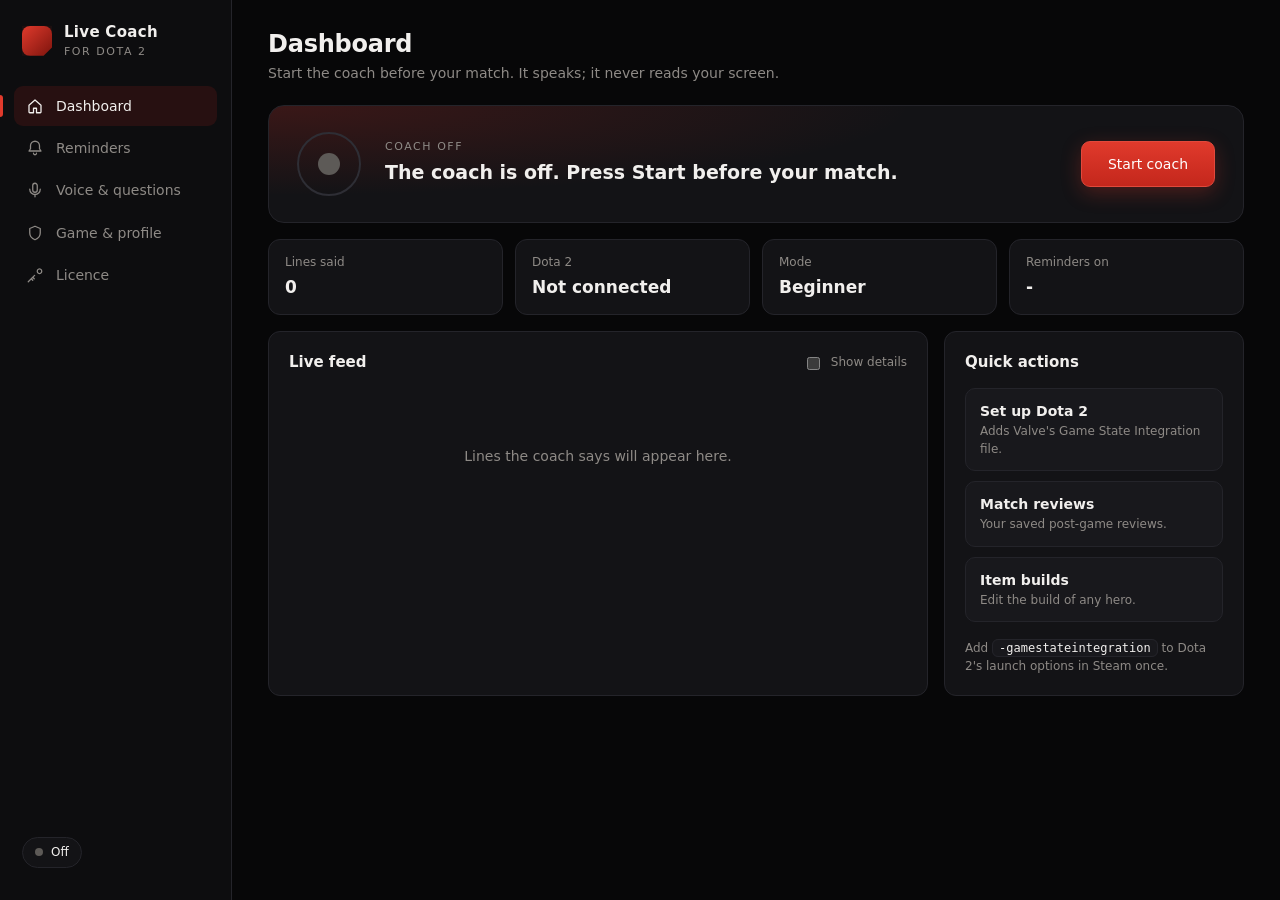
==== coach/ui/index.html @ bfd11796 "Merge pull request #94 from castienec-star/claude/project-thread-y0dv7m Professional app window: das" ====
<!doctype html>
<html lang="en">
<head>
<meta charset="utf-8">
<meta name="viewport" content="width=device-width, initial-scale=1">
<title>Dota 2 Live Coach</title>
<link rel="stylesheet" href="app.css">
</head>
<body>
<div class="shell">
  <aside class="side">
    <div class="brand">
      <span class="mark" aria-hidden="true"></span>
      <div><div class="brand-name">Live Coach</div><div class="brand-sub">for Dota 2</div></div>
    </div>
    <nav>
      <button class="nav active" data-page="home"><svg viewBox="0 0 24 24"><path d="M4 11l8-7 8 7v9a1 1 0 0 1-1 1h-5v-6h-4v6H5a1 1 0 0 1-1-1z"/></svg>Dashboard</button>
      <button class="nav" data-page="reminders"><svg viewBox="0 0 24 24"><path d="M12 3a6 6 0 0 0-6 6v4l-2 3h16l-2-3V9a6 6 0 0 0-6-6zM10 19a2 2 0 0 0 4 0"/></svg>Reminders</button>
      <button class="nav" data-page="voice"><svg viewBox="0 0 24 24"><path d="M12 3a3 3 0 0 0-3 3v6a3 3 0 0 0 6 0V6a3 3 0 0 0-3-3zM5 11a7 7 0 0 0 14 0M12 18v3"/></svg>Voice &amp; questions</button>
      <button class="nav" data-page="game"><svg viewBox="0 0 24 24"><path d="M12 3l7 3v6c0 4.5-3 7.5-7 9-4-1.5-7-4.5-7-9V6z"/></svg>Game &amp; profile</button>
      <button class="nav" data-page="account"><svg viewBox="0 0 24 24"><path d="M15 7a3 3 0 1 1 0 .01M3 21l8.5-8.5M7 17l2 2M9 15l2 2"/></svg>Licence</button>
    </nav>
    <div class="side-foot">
      <div class="pill" id="side-pill"><span class="dot"></span><span id="side-state">Off</span></div>
      <div class="muted small" id="side-version"></div>
    </div>
  </aside>

  <main>
    <!-- Dashboard -->
    <section class="page active" id="page-home">
      <header class="page-head">
        <div><h1>Dashboard</h1><p class="muted">Start the coach before your match. It speaks; it never reads your screen.</p></div>
      </header>
      <div class="hero-card">
        <div class="ring" id="ring"><span></span></div>
        <div class="hero-text">
          <div class="eyebrow" id="state-eyebrow">Coach off</div>
          <div class="headline" id="headline">The coach is off. Press Start before your match.</div>
          <div class="muted" id="detail"></div>
        </div>
        <button class="btn primary big" id="go">Start coach</button>
      </div>
      <div class="tiles">
        <div class="tile"><div class="tile-label">Lines said</div><div class="tile-value" id="t-lines">0</div></div>
        <div class="tile"><div class="tile-label">Dota 2</div><div class="tile-value" id="t-dota">Not connected</div></div>
        <div class="tile"><div class="tile-label">Mode</div><div class="tile-value" id="t-mode">Beginner</div></div>
        <div class="tile"><div class="tile-label">Reminders on</div><div class="tile-value" id="t-on">-</div></div>
      </div>
      <div class="grid2">
        <div class="card feed-card">
          <div class="card-head"><h2>Live feed</h2>
            <label class="check small"><input type="checkbox" id="details"><span>Show details</span></label></div>
          <ol class="feed" id="feed"><li class="empty">Lines the coach says will appear here.</li></ol>
        </div>
        <div class="card actions">
          <h2>Quick actions</h2>
          <button class="action" id="a-setup"><b>Set up Dota 2</b><span>Adds Valve's Game State Integration file.</span></button>
          <button class="action" id="a-reviews"><b>Match reviews</b><span>Your saved post-game reviews.</span></button>
          <button class="action" id="a-builds"><b>Item builds</b><span>Edit the build of any hero.</span></button>
          <div class="note">Add <code>-gamestateintegration</code> to Dota 2's launch options in Steam once.</div>
        </div>
      </div>
    </section>

    <!-- Reminders -->
    <section class="page" id="page-reminders">
      <header class="page-head">
        <div><h1>Reminders</h1><p class="muted">Choose exactly what the coach tells you, and when.</p></div>
        <div class="seg" id="mode">
          <button data-mode="beginner">Beginner</button><button data-mode="experienced">Experienced</button>
        </div>
      </header>
      <div class="toolbar">
        <input class="search" id="search" type="search" placeholder="Search reminders">
        <span class="muted small" id="count"></span>
        <span class="spacer"></span>
        <button class="btn ghost small" id="all-on">All on</button>
        <button class="btn ghost small" id="all-off">All off</button>
        <button class="btn ghost small" id="reset">Reset to defaults</button>
      </div>
      <div id="groups"></div>
    </section>

    <section class="page" id="page-voice">
      <header class="page-head"><div><h1>Voice &amp; questions</h1><p class="muted">How the coach sounds, and what you can ask it.</p></div></header>
      <div id="general-voice"></div>
    </section>

    <section class="page" id="page-game">
      <header class="page-head"><div><h1>Game &amp; profile</h1><p class="muted">The pre-game briefing and what the coach knows about you.</p></div></header>
      <div id="general-game"></div>
    </section>

    <section class="page" id="page-account">
      <header class="page-head"><div><h1>Licence</h1><p class="muted">Your subscription unlocks the coach on this PC.</p></div></header>
      <div class="card narrow">
        <div id="lic-state" class="lic-state"></div>
        <label class="field-label" for="lic-key">Licence key</label>
        <div class="row"><input id="lic-key" class="input grow" placeholder="XXXXXXXX-XXXX-XXXX-XXXX-XXXXXXXXXXXX">
          <button class="btn primary" id="lic-go">Activate</button></div>
        <div class="muted small" id="lic-msg">The key is in the receipt email from your purchase.</div>
        <button class="btn link" id="lic-buy">Get a subscription: $2.50 a month or $25 a year</button>
      </div>
    </section>

    <div class="savebar" id="savebar">
      <span id="save-msg">You have unsaved changes.</span>
      <span class="spacer"></span>
      <button class="btn ghost" id="discard">Discard</button>
      <button class="btn primary" id="save">Save changes</button>
    </div>
  </main>
</div>

<div class="gate" id="gate" hidden>
  <div class="gate-card">
    <span class="mark big" aria-hidden="true"></span>
    <h1>Welcome to Live Coach</h1>
    <p class="muted" id="gate-msg">Enter your licence key to start.</p>
    <input id="gate-key" class="input" placeholder="Licence key from your receipt email">
    <button class="btn primary big" id="gate-go">Unlock the coach</button>
    <button class="btn link" id="gate-buy">No key yet? Subscribe for $2.50 a month</button>
  </div>
</div>
<div class="toast" id="toast"></div>
<script src="app.js"></script>
</body>
</html>
---- coach/ui/app.css ----
/* Black with a deep red accent (Castien, 2026-11-06). Colours only: no Valve
   logo or artwork. Fonts are Windows' own, so nothing loads from the web. */
:root {
  --bg: #070708;
  --side: #0d0d0f;
  --card: #131316;
  --card-2: #18181c;
  --line: #24242a;
  --line-2: #2e2e35;
  --text: #f1efed;
  --muted: #8e8a86;
  --faint: #5d5a57;
  --red: #c4271c;
  --red-hi: #e03a2c;
  --red-glow: rgba(224, 58, 44, .28);
  --red-soft: rgba(196, 39, 28, .14);
  --green: #3ecf8e;
  --amber: #f0b44c;
  --radius: 12px;
  color-scheme: dark;
}
* { box-sizing: border-box; }
[hidden] { display: none !important; }
html, body { height: 100%; margin: 0; }
body {
  background: var(--bg); color: var(--text);
  font: 14px/1.45 "Segoe UI Variable Text", "Segoe UI", system-ui, -apple-system, sans-serif;
  -webkit-font-smoothing: antialiased; overflow: hidden; user-select: none;
}
h1 { font: 600 24px/1.2 "Segoe UI Variable Display", "Segoe UI", system-ui, sans-serif; margin: 0 0 4px; letter-spacing: -.01em; }
h2 { font-size: 15px; font-weight: 600; margin: 0; }
p { margin: 0; }
code { background: var(--card-2); border: 1px solid var(--line); padding: 1px 6px; border-radius: 6px; font-size: 12px; color: var(--text); }
.muted { color: var(--muted); }
.small { font-size: 12px; }
.spacer { flex: 1; }
.row { display: flex; gap: 10px; align-items: center; }
.grow { flex: 1; }

.shell { display: grid; grid-template-columns: 232px 1fr; height: 100vh; }
.side { background: var(--side); border-right: 1px solid var(--line); display: flex; flex-direction: column; padding: 22px 14px; }
.brand { display: flex; gap: 12px; align-items: center; padding: 0 8px 26px; }
.mark { width: 30px; height: 30px; border-radius: 8px; flex: none;
  background: linear-gradient(135deg, var(--red-hi), #7d140d); box-shadow: 0 0 22px var(--red-glow);
  clip-path: polygon(0 0, 100% 0, 100% 72%, 72% 100%, 0 100%); }
.mark.big { width: 56px; height: 56px; border-radius: 14px; margin-bottom: 18px; }
.brand-name { font-weight: 700; letter-spacing: .02em; font-size: 15px; }
.brand-sub { color: var(--muted); font-size: 11px; letter-spacing: .14em; text-transform: uppercase; }
nav { display: flex; flex-direction: column; gap: 2px; }
.nav { display: flex; align-items: center; gap: 12px; background: none; border: 0; color: var(--muted);
  font: inherit; text-align: left; padding: 10px 12px; border-radius: 9px; cursor: pointer; position: relative; }
.nav svg { width: 18px; height: 18px; fill: none; stroke: currentColor; stroke-width: 1.7; stroke-linecap: round; stroke-linejoin: round; }
.nav:hover { color: var(--text); background: var(--card); }
.nav.active { color: var(--text); background: var(--red-soft); }
.nav.active::before { content: ""; position: absolute; left: -14px; top: 9px; bottom: 9px; width: 3px; border-radius: 0 3px 3px 0; background: var(--red-hi); }
.side-foot { margin-top: auto; padding: 0 8px; display: flex; flex-direction: column; gap: 10px; }
.pill { display: inline-flex; align-items: center; gap: 8px; padding: 6px 12px; border-radius: 99px; background: var(--card); border: 1px solid var(--line); font-size: 12px; width: fit-content; }
.dot { width: 8px; height: 8px; border-radius: 50%; background: var(--faint); }
.pill.on .dot { background: var(--amber); }
.pill.live .dot { background: var(--green); box-shadow: 0 0 8px var(--green); }

main { overflow-y: auto; position: relative; padding: 30px 36px 96px; }
main::-webkit-scrollbar { width: 10px; }
main::-webkit-scrollbar-thumb { background: var(--line-2); border-radius: 10px; border: 3px solid var(--bg); }
.page { display: none; max-width: 1080px; animation: in .18s ease-out; }
.page.active { display: block; }
@keyframes in { from { opacity: 0; transform: translateY(4px); } }
.page-head { display: flex; align-items: flex-end; justify-content: space-between; gap: 20px; margin-bottom: 22px; }

.card { background: var(--card); border: 1px solid var(--line); border-radius: var(--radius); padding: 20px; }
.card-head { display: flex; justify-content: space-between; align-items: center; margin-bottom: 12px; }
.card.narrow { max-width: 560px; display: flex; flex-direction: column; gap: 12px; }

.hero-card { display: flex; align-items: center; gap: 24px; padding: 26px 28px; border-radius: 16px; margin-bottom: 16px;
  border: 1px solid var(--line);
  background: radial-gradient(120% 140% at 0% 0%, rgba(196, 39, 28, .22), transparent 55%), var(--card); }
.ring { width: 64px; height: 64px; border-radius: 50%; border: 2px solid var(--line-2); display: grid; place-items: center; flex: none; }
.ring span { width: 22px; height: 22px; border-radius: 50%; background: var(--faint); transition: background .3s; }
.ring.on { border-color: rgba(240, 180, 76, .5); }
.ring.on span { background: var(--amber); animation: pulse 1.6s infinite; }
.ring.live { border-color: rgba(62, 207, 142, .5); box-shadow: 0 0 30px rgba(62, 207, 142, .15); }
.ring.live span { background: var(--green); }
@keyframes pulse { 50% { opacity: .35; } }
.hero-text { flex: 1; min-width: 0; }
.eyebrow { font-size: 11px; letter-spacing: .14em; text-transform: uppercase; color: var(--muted); margin-bottom: 4px; }
.headline { font-size: 19px; font-weight: 600; margin-bottom: 2px; }

.btn { font: 600 13px/1 inherit; font-family: inherit; border-radius: 9px; padding: 10px 16px; cursor: pointer; border: 1px solid var(--line-2); background: var(--card-2); color: var(--text); transition: background .15s, border-color .15s, box-shadow .15s; }
.btn:hover { background: #202026; border-color: #3a3a43; }
.btn.primary { background: linear-gradient(180deg, var(--red-hi), var(--red)); border-color: #e2493c; color: #fff; box-shadow: 0 6px 20px var(--red-glow); }
.btn.primary:hover { background: linear-gradient(180deg, #ef4a3b, #d22e21); }
.btn.big { padding: 14px 26px; font-size: 14px; }
.btn.ghost { background: transparent; }
.btn.small { padding: 7px 12px; font-size: 12px; }
.btn.link { background: none; border: 0; color: var(--red-hi); padding: 4px 0; text-align: left; box-shadow: none; }
.btn.link:hover { text-decoration: underline; background: none; }
.btn.stop { background: var(--card-2); border-color: var(--line-2); box-shadow: none; color: var(--text); }

.tiles { display: grid; grid-template-columns: repeat(4, 1fr); gap: 12px; margin-bottom: 16px; }
.tile { background: var(--card); border: 1px solid var(--line); border-radius: var(--radius); padding: 14px 16px; }
.tile-label { color: var(--muted); font-size: 12px; margin-bottom: 4px; }
.tile-value { font-size: 17px; font-weight: 600; white-space: nowrap; overflow: hidden; text-overflow: ellipsis; }
.grid2 { display: grid; grid-template-columns: 1fr 300px; gap: 16px; }
.feed { list-style: none; margin: 0; padding: 0; max-height: 330px; min-height: 240px; overflow-y: auto; user-select: text; }
.feed li { display: flex; gap: 12px; padding: 9px 4px; border-bottom: 1px solid var(--line); align-items: baseline; }
.feed li:last-child { border-bottom: 0; }
.feed .t { color: var(--faint); font-variant-numeric: tabular-nums; font-size: 12px; flex: none; width: 58px; }
.feed .k { flex: none; font-size: 10px; letter-spacing: .1em; text-transform: uppercase; padding: 2px 7px; border-radius: 5px; background: var(--card-2); color: var(--muted); }
.feed .said .k { background: var(--red-soft); color: #ff8a7f; }
.feed .connected .k { background: rgba(62, 207, 142, .12); color: var(--green); }
.feed .problem .k { background: rgba(240, 180, 76, .12); color: var(--amber); }
.feed .problem .x { color: var(--amber); }
.feed .skipped .x, .feed .log .x, .feed .version .x { color: var(--muted); }
.feed .empty { color: var(--muted); justify-content: center; padding: 60px 0; border: 0; }
.actions { display: flex; flex-direction: column; gap: 10px; }
.actions h2 { margin-bottom: 4px; }
.action { text-align: left; background: var(--card-2); border: 1px solid var(--line); border-radius: 10px; padding: 12px 14px; color: var(--text); font: inherit; cursor: pointer; display: flex; flex-direction: column; gap: 2px; }
.action:hover { border-color: var(--red); }
.action span { color: var(--muted); font-size: 12px; }
.note { color: var(--muted); font-size: 12px; margin-top: auto; padding-top: 8px; }

.seg { display: inline-flex; background: var(--card); border: 1px solid var(--line); border-radius: 10px; padding: 3px; }
.seg button { background: none; border: 0; color: var(--muted); font: 600 13px inherit; font-family: inherit; padding: 8px 16px; border-radius: 7px; cursor: pointer; }
.seg button.active { background: var(--red); color: #fff; }
.toolbar { display: flex; align-items: center; gap: 10px; margin-bottom: 18px; }
.search, .input, select.input { background: var(--card); border: 1px solid var(--line-2); border-radius: 9px; color: var(--text); font: inherit; padding: 9px 12px; outline: none; }
.search { width: 260px; }
.search:focus, .input:focus { border-color: var(--red-hi); box-shadow: 0 0 0 3px var(--red-soft); }

.group { margin-bottom: 22px; }
.group-head { display: flex; align-items: baseline; gap: 10px; margin: 0 0 10px 2px; }
.group-head h2 { font-size: 13px; letter-spacing: .12em; text-transform: uppercase; color: var(--muted); }
.list { background: var(--card); border: 1px solid var(--line); border-radius: var(--radius); overflow: hidden; }
.item { border-bottom: 1px solid var(--line); }
.item:last-child { border-bottom: 0; }
.item-main { display: flex; align-items: center; gap: 14px; padding: 14px 16px; }
.item-text { flex: 1; min-width: 0; }
.item-title { font-weight: 600; display: flex; align-items: center; gap: 8px; }
.badge { font-size: 10px; letter-spacing: .08em; text-transform: uppercase; padding: 2px 6px; border-radius: 5px; color: #ff8a7f; background: var(--red-soft); font-weight: 600; }
.item-help { color: var(--muted); font-size: 12.5px; }
.more { background: none; border: 1px solid transparent; color: var(--muted); border-radius: 8px; padding: 6px 10px; cursor: pointer; font: 12px inherit; font-family: inherit; display: flex; gap: 6px; align-items: center; }
.more:hover { color: var(--text); border-color: var(--line-2); }
.more svg { width: 12px; height: 12px; transition: transform .2s; stroke: currentColor; fill: none; stroke-width: 2; }
.item.open .more svg { transform: rotate(180deg); }
.fields { display: none; grid-template-columns: repeat(auto-fill, minmax(230px, 1fr)); gap: 12px 18px; padding: 4px 16px 18px 70px; }
.item.open .fields { display: grid; }
.item.off .fields { opacity: .45; pointer-events: none; }
.item.off .item-title { color: var(--muted); }
.field { display: flex; flex-direction: column; gap: 5px; }
.field-label { font-size: 12px; color: var(--muted); }
.unit { position: relative; display: flex; }
.unit .input { width: 100%; padding-right: 54px; }
.unit em { position: absolute; right: 12px; top: 50%; transform: translateY(-50%); font-style: normal; color: var(--faint); font-size: 12px; pointer-events: none; }
.field .hint { font-size: 11.5px; color: var(--faint); }
.field.bad .input { border-color: var(--amber); }

.switch { position: relative; width: 42px; height: 24px; flex: none; }
.switch input { opacity: 0; width: 100%; height: 100%; margin: 0; cursor: pointer; position: absolute; z-index: 1; }
.switch span { position: absolute; inset: 0; border-radius: 99px; background: var(--line-2); transition: background .2s; }
.switch span::after { content: ""; position: absolute; left: 3px; top: 3px; width: 18px; height: 18px; border-radius: 50%; background: #d9d6d2; transition: transform .2s; }
.switch input:checked + span { background: var(--red); }
.switch input:checked + span::after { transform: translateX(18px); background: #fff; }
.switch input:focus-visible + span { box-shadow: 0 0 0 3px var(--red-soft); }

.settings-list .item-main { padding: 16px; }
.settings-list .control { width: 280px; flex: none; display: flex; gap: 8px; }
.settings-list .control .input, .settings-list .control select { width: 100%; }
select.input { appearance: none; background-image: linear-gradient(45deg, transparent 50%, var(--muted) 50%), linear-gradient(135deg, var(--muted) 50%, transparent 50%); background-position: calc(100% - 17px) 50%, calc(100% - 12px) 50%; background-size: 5px 5px; background-repeat: no-repeat; padding-right: 32px; }
.check { display: inline-flex; gap: 8px; align-items: center; color: var(--muted); cursor: pointer; }
.check input { accent-color: var(--red); }

.lic-state { display: flex; align-items: center; gap: 10px; padding: 12px 14px; border-radius: 10px; background: var(--card-2); border: 1px solid var(--line); }

.savebar { position: fixed; left: 232px; right: 0; bottom: 0; display: flex; align-items: center; gap: 10px;
  padding: 14px 36px; background: rgba(13, 13, 15, .92); backdrop-filter: blur(10px); border-top: 1px solid var(--line);
  transform: translateY(100%); transition: transform .2s ease; }
.savebar.show { transform: none; }
.savebar.error #save-msg { color: var(--amber); }

.gate { position: fixed; inset: 0; background: radial-gradient(80% 70% at 50% 0%, rgba(196, 39, 28, .25), transparent 60%), var(--bg); display: grid; place-items: center; z-index: 10; }
.gate-card { width: 420px; display: flex; flex-direction: column; align-items: center; gap: 12px; text-align: center; }
.gate-card .input { width: 100%; text-align: center; }
.gate-card .btn.primary { width: 100%; }

.toast { position: fixed; right: 24px; bottom: 24px; background: var(--card-2); border: 1px solid var(--line-2); border-left: 3px solid var(--green); padding: 12px 16px; border-radius: 10px; opacity: 0; transform: translateY(8px); transition: all .2s; pointer-events: none; max-width: 380px; z-index: 20; }
.toast.show { opacity: 1; transform: none; }
.toast.warn { border-left-color: var(--amber); }

@media (max-width: 900px) {
  .tiles { grid-template-columns: repeat(2, 1fr); }
  .grid2 { grid-template-columns: 1fr; }
}
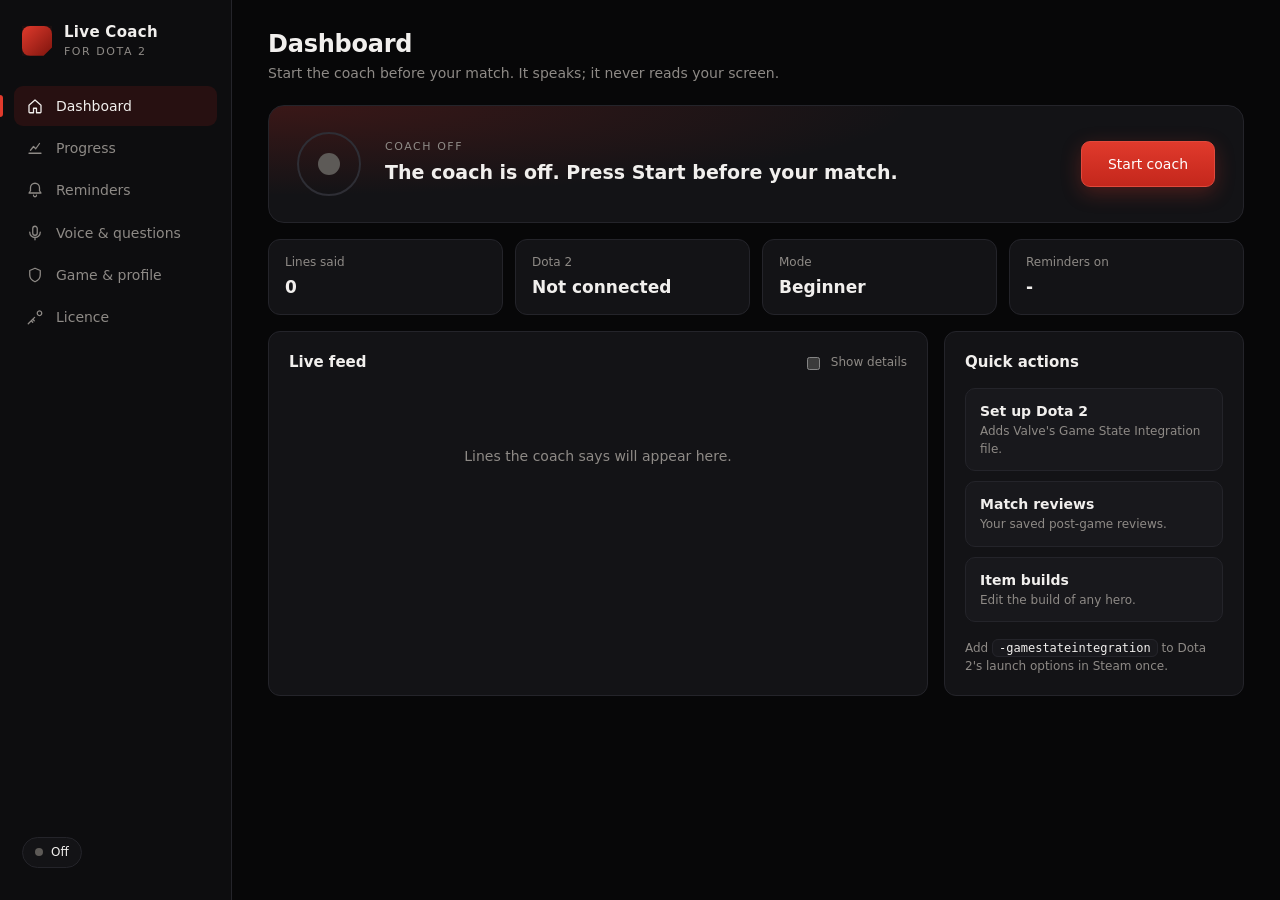
==== commit ddcf39fb: "Merge pull request #95 from castienec-star/claude/project-thread-y0dv7m Progress page: MMR over time" ====
--- a/coach/ui/index.html
+++ b/coach/ui/index.html
@@ -15,6 +15,7 @@
     </div>
     <nav>
       <button class="nav active" data-page="home"><svg viewBox="0 0 24 24"><path d="M4 11l8-7 8 7v9a1 1 0 0 1-1 1h-5v-6h-4v6H5a1 1 0 0 1-1-1z"/></svg>Dashboard</button>
+      <button class="nav" data-page="progress"><svg viewBox="0 0 24 24"><path d="M4 19h16M6 15l4-5 3 3 5-7"/></svg>Progress</button>
       <button class="nav" data-page="reminders"><svg viewBox="0 0 24 24"><path d="M12 3a6 6 0 0 0-6 6v4l-2 3h16l-2-3V9a6 6 0 0 0-6-6zM10 19a2 2 0 0 0 4 0"/></svg>Reminders</button>
       <button class="nav" data-page="voice"><svg viewBox="0 0 24 24"><path d="M12 3a3 3 0 0 0-3 3v6a3 3 0 0 0 6 0V6a3 3 0 0 0-3-3zM5 11a7 7 0 0 0 14 0M12 18v3"/></svg>Voice &amp; questions</button>
       <button class="nav" data-page="game"><svg viewBox="0 0 24 24"><path d="M12 3l7 3v6c0 4.5-3 7.5-7 9-4-1.5-7-4.5-7-9V6z"/></svg>Game &amp; profile</button>
@@ -32,6 +33,11 @@
       <header class="page-head">
         <div><h1>Dashboard</h1><p class="muted">Start the coach before your match. It speaks; it never reads your screen.</p></div>
       </header>
+      <div class="banner" id="mmr-banner" hidden>
+        <div><b>What's your MMR now?</b> <span class="muted" id="mmr-banner-text">Keep it up to date so the coach compares you with players of your rank.</span></div>
+        <div class="row"><input class="input mmr-input" id="mmr-quick" inputmode="numeric" placeholder="e.g. 2450">
+          <button class="btn primary" id="mmr-quick-go">Save</button></div>
+      </div>
       <div class="hero-card">
         <div class="ring" id="ring"><span></span></div>
         <div class="hero-text">
@@ -60,6 +66,51 @@
           <button class="action" id="a-builds"><b>Item builds</b><span>Edit the build of any hero.</span></button>
           <div class="note">Add <code>-gamestateintegration</code> to Dota 2's launch options in Steam once.</div>
         </div>
+      </div>
+    </section>
+
+    <!-- Progress -->
+    <section class="page" id="page-progress">
+      <header class="page-head">
+        <div><h1>Progress</h1><p class="muted">Your MMR over time and your best heroes, from the games the coach recorded.</p></div>
+      </header>
+      <div class="tiles">
+        <div class="tile"><div class="tile-label">Current MMR</div><div class="tile-value" id="p-mmr">-</div></div>
+        <div class="tile"><div class="tile-label">Since first entry</div><div class="tile-value" id="p-change">-</div></div>
+        <div class="tile"><div class="tile-label">Games recorded</div><div class="tile-value" id="p-games">0</div></div>
+        <div class="tile"><div class="tile-label">Win rate</div><div class="tile-value" id="p-wr">-</div></div>
+      </div>
+      <div class="card section-top">
+        <div class="card-head"><div><h2>Coach's recommendations</h2><div class="muted small">From your last 20 recorded games.</div></div></div>
+        <div class="recs" id="recs"></div>
+      </div>
+      <div class="grid2 wide-left">
+        <div class="card">
+          <div class="card-head"><div><h2>MMR over time</h2><div class="muted small" id="mmr-sub"></div></div></div>
+          <div class="chart" id="mmr-chart"></div>
+        </div>
+        <div class="card mmr-card">
+          <h2>Update your MMR</h2>
+          <p class="muted small">Find it in Dota under your profile. The coach uses it to compare you with players of your rank, so it won't ask during games.</p>
+          <div class="row"><input class="input grow" id="mmr-input" inputmode="numeric" placeholder="e.g. 2450">
+            <button class="btn primary" id="mmr-go">Save</button></div>
+          <div class="muted small" id="mmr-msg"></div>
+        </div>
+      </div>
+      <div class="card section">
+        <div class="card-head"><div><h2>Last 20 games</h2><div class="muted small" id="trend-sub">One column per game, oldest on the left.</div></div>
+          <div class="seg small-seg" id="trend-metric">
+            <button data-metric="deaths" class="active">Deaths</button><button data-metric="last_hits_10">Last hits at 10:00</button><button data-metric="gpm">GPM</button>
+          </div></div>
+        <div class="chart" id="trend-chart"></div>
+      </div>
+      <div class="card section">
+        <div class="card-head"><div><h2>Your heroes</h2><div class="muted small">Win rate in your recorded games. Most played first.</div></div></div>
+        <div id="hero-chart"></div>
+      </div>
+      <div class="card section">
+        <div class="card-head"><div><h2>Recent matches</h2><div class="muted small">Click a match for its summary and what to fix. More numbers come from OpenDota (needs "Expose Public Match Data" in Dota).</div></div></div>
+        <div class="table-wrap"><table class="table" id="matches"></table></div>
       </div>
     </section>
 
--- a/coach/ui/app.css
+++ b/coach/ui/app.css
@@ -35,7 +35,7 @@
 .small { font-size: 12px; }
 .spacer { flex: 1; }
 .row { display: flex; gap: 10px; align-items: center; }
-.grow { flex: 1; }
+.grow { flex: 1; min-width: 0; }
 
 .shell { display: grid; grid-template-columns: 232px 1fr; height: 100vh; }
 .side { background: var(--side); border-right: 1px solid var(--line); display: flex; flex-direction: column; padding: 22px 14px; }
@@ -186,7 +186,83 @@
 .toast.show { opacity: 1; transform: none; }
 .toast.warn { border-left-color: var(--amber); }
 
+.banner { display: flex; align-items: center; justify-content: space-between; gap: 16px; padding: 14px 18px; margin-bottom: 16px;
+  border: 1px solid rgba(224, 58, 44, .45); background: var(--red-soft); border-radius: var(--radius); }
+.mmr-input { width: 130px; }
+.grid2.wide-left { grid-template-columns: 1fr 320px; }
+.mmr-card { display: flex; flex-direction: column; gap: 12px; }
+.section { margin-top: 16px; }
+.chart { position: relative; }
+.chart svg { display: block; width: 100%; height: auto; overflow: visible; }
+.chart .grid { stroke: var(--line); stroke-width: 1; }
+.chart .axis { fill: var(--faint); font-size: 11px; font-variant-numeric: tabular-nums; }
+.chart .line { fill: none; stroke: var(--red-hi); stroke-width: 2; stroke-linejoin: round; stroke-linecap: round; }
+.chart .area { fill: var(--red-hi); opacity: .1; }
+.chart .pt { fill: var(--red-hi); stroke: var(--card); stroke-width: 2; }
+.chart .end-label { fill: var(--text); font-size: 12px; font-weight: 600; }
+.chart .hit { fill: transparent; cursor: crosshair; }
+.chart .cross { stroke: var(--line-2); stroke-width: 1; }
+.chart-empty { color: var(--muted); padding: 50px 0; text-align: center; }
+.tip { position: absolute; pointer-events: none; background: var(--card-2); border: 1px solid var(--line-2); border-radius: 8px; padding: 7px 10px; font-size: 12px; white-space: nowrap; transform: translate(-50%, -110%); z-index: 2; }
+.tip b { display: block; font-size: 13px; }
+.bars { display: flex; flex-direction: column; gap: 8px; }
+.bar-row { display: grid; grid-template-columns: 150px 1fr 120px; align-items: center; gap: 14px; padding: 2px 0; position: relative; }
+.bar-row:hover .bar-name { color: var(--text); }
+.bar-name { color: var(--muted); white-space: nowrap; overflow: hidden; text-overflow: ellipsis; }
+.bar-track { position: relative; height: 18px; border-left: 1px solid var(--line-2); }
+.bar-track .half { position: absolute; left: 50%; top: -3px; bottom: -3px; border-left: 1px solid var(--line); }
+.bar-fill { height: 100%; background: var(--red-hi); border-radius: 0 4px 4px 0; min-width: 2px; }
+.bar-value { font-variant-numeric: tabular-nums; font-size: 12.5px; }
+.bar-value span { color: var(--muted); }
+.table-wrap { overflow-x: auto; }
+.table { width: 100%; table-layout: fixed; border-collapse: collapse; font-size: 13px; font-variant-numeric: tabular-nums; user-select: text; }
+.table th { text-align: left; color: var(--muted); font-weight: 600; font-size: 11px; letter-spacing: .08em; text-transform: uppercase; padding: 8px 10px; border-bottom: 1px solid var(--line-2); }
+.table td { padding: 10px; border-bottom: 1px solid var(--line); }
+.table tr:last-child td { border-bottom: 0; }
+.table .win { color: var(--green); font-weight: 600; }
+.table .loss { color: #ff8a7f; font-weight: 600; }
+.table a { color: var(--red-hi); cursor: pointer; text-decoration: none; }
+.table a:hover { text-decoration: underline; }
+
+.section-top { margin-bottom: 16px; }
+.recs { display: grid; grid-template-columns: repeat(auto-fill, minmax(300px, 1fr)); gap: 10px; }
+.rec { display: flex; gap: 12px; padding: 12px 14px; border-radius: 10px; background: var(--card-2); border: 1px solid var(--line); }
+.rec .ico { flex: none; width: 22px; height: 22px; border-radius: 50%; display: grid; place-items: center; font-size: 12px; font-weight: 700; }
+.rec.fix .ico { background: rgba(240, 180, 76, .14); color: var(--amber); }
+.rec.good .ico { background: rgba(62, 207, 142, .12); color: var(--green); }
+.rec b { display: block; margin-bottom: 2px; }
+.rec span { color: var(--muted); font-size: 12.5px; }
+.small-seg button { padding: 6px 12px; font-size: 12px; }
+.chart .col { fill: var(--red-hi); pointer-events: none; }
+.chart .col.empty { fill: var(--line-2); }
+.chart .wl { font-size: 10px; font-weight: 700; }
+.chart .wl.w { fill: var(--green); }
+.chart .wl.l { fill: #ff8a7f; }
+.chart .col-hit { fill: transparent; }
+.chart .col-hit:hover + .col, .chart .col.hover { fill: #ff6a5c; }
+.table tbody tr.mrow { cursor: pointer; }
+.table tbody tr.mrow:hover td { background: var(--card-2); }
+.table tbody tr.open td { background: var(--card-2); }
+.table tr.detail td { padding: 4px 10px 18px; background: var(--card-2); }
+.detail-grid { display: grid; grid-template-columns: minmax(0, 1fr) minmax(0, 1fr); gap: 24px; white-space: normal; }
+.detail h3 { font-size: 11px; letter-spacing: .1em; text-transform: uppercase; color: var(--muted); margin: 10px 0 8px; font-weight: 600; }
+.notes { list-style: none; margin: 0; padding: 0; display: flex; flex-direction: column; gap: 8px; }
+.notes li { display: flex; gap: 10px; line-height: 1.4; }
+.notes li::before { content: ""; flex: none; width: 6px; height: 6px; border-radius: 50%; margin-top: 7px; background: var(--amber); }
+.notes li.good::before { background: var(--green); }
+.kv { display: grid; grid-template-columns: repeat(3, minmax(0, 1fr)); gap: 8px; }
+.kv div { background: var(--card); border: 1px solid var(--line); border-radius: 8px; padding: 8px 10px; }
+.kv span { display: block; color: var(--muted); font-size: 11px; }
+.pct { display: grid; grid-template-columns: 150px minmax(0, 1fr) 40px; gap: 10px; align-items: center; margin-bottom: 6px; font-size: 12.5px; }
+.pct .track { height: 8px; background: var(--card); border-radius: 0 4px 4px 0; border-left: 1px solid var(--line-2); position: relative; }
+.pct .fill { height: 100%; border-radius: 0 4px 4px 0; background: var(--red-hi); }
+.pct .mid { position: absolute; left: 50%; top: -3px; bottom: -3px; border-left: 1px dashed transparent; border-left: 1px solid var(--line-2); }
+
 @media (max-width: 900px) {
   .tiles { grid-template-columns: repeat(2, 1fr); }
-  .grid2 { grid-template-columns: 1fr; }
+  .grid2, .grid2.wide-left { grid-template-columns: 1fr; }
 }
+.table td { white-space: nowrap; overflow: hidden; text-overflow: ellipsis; }
+.table th:nth-child(1) { width: 150px; }
+.table th:nth-child(2) { width: 22%; }
+.table th:nth-child(9) { width: 90px; }
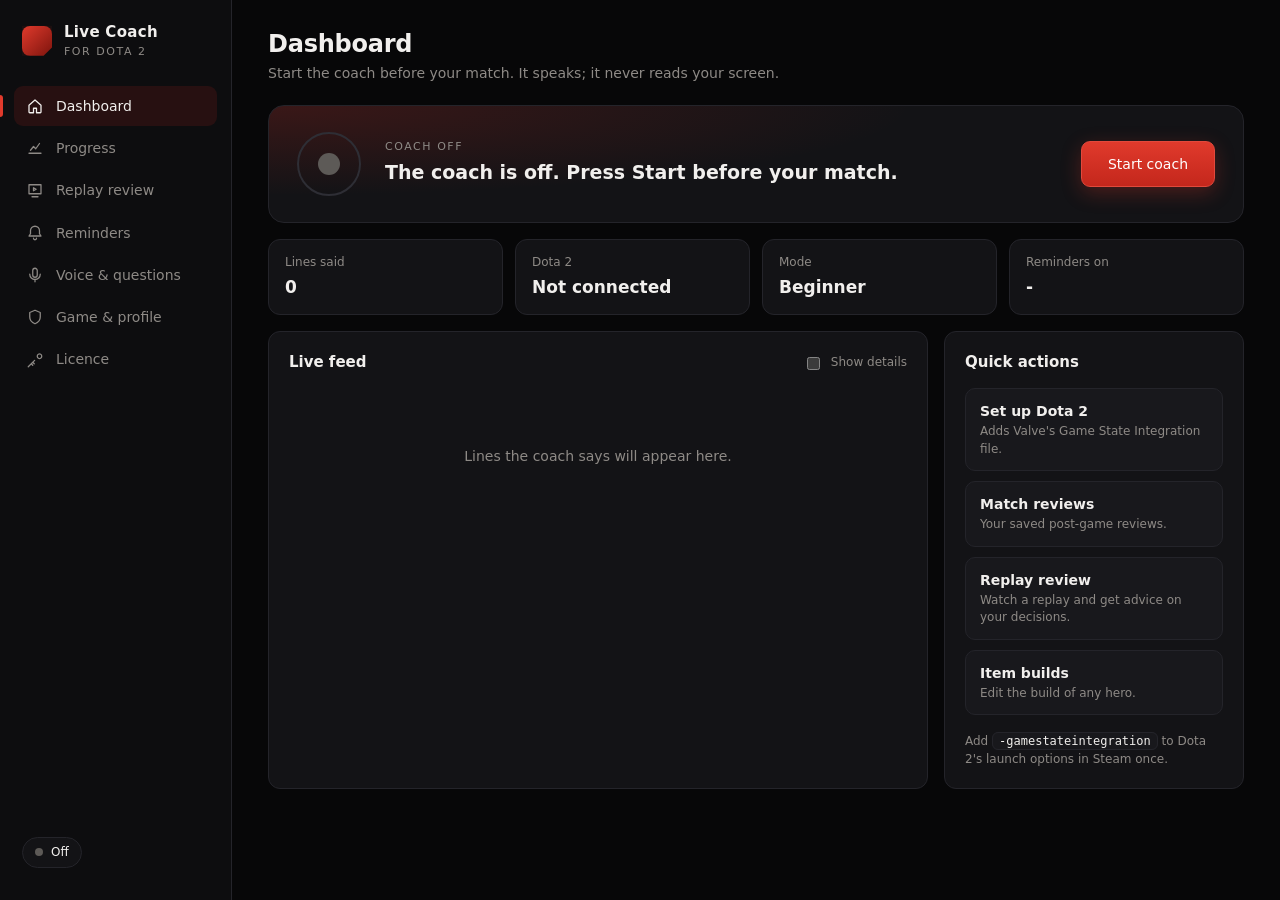
==== commit 82234f5c: "Replay review: coach your own hero in a replay, with a vision model at key moments or continuously -" ====
--- a/coach/ui/index.html
+++ b/coach/ui/index.html
@@ -16,6 +16,7 @@
     <nav>
       <button class="nav active" data-page="home"><svg viewBox="0 0 24 24"><path d="M4 11l8-7 8 7v9a1 1 0 0 1-1 1h-5v-6h-4v6H5a1 1 0 0 1-1-1z"/></svg>Dashboard</button>
       <button class="nav" data-page="progress"><svg viewBox="0 0 24 24"><path d="M4 19h16M6 15l4-5 3 3 5-7"/></svg>Progress</button>
+      <button class="nav" id="nav-replay" title="Opens its own window"><svg viewBox="0 0 24 24"><path d="M4 5h16v12H4zM10 9v4l3.5-2zM8 21h8"/></svg>Replay review</button>
       <button class="nav" data-page="reminders"><svg viewBox="0 0 24 24"><path d="M12 3a6 6 0 0 0-6 6v4l-2 3h16l-2-3V9a6 6 0 0 0-6-6zM10 19a2 2 0 0 0 4 0"/></svg>Reminders</button>
       <button class="nav" data-page="voice"><svg viewBox="0 0 24 24"><path d="M12 3a3 3 0 0 0-3 3v6a3 3 0 0 0 6 0V6a3 3 0 0 0-3-3zM5 11a7 7 0 0 0 14 0M12 18v3"/></svg>Voice &amp; questions</button>
       <button class="nav" data-page="game"><svg viewBox="0 0 24 24"><path d="M12 3l7 3v6c0 4.5-3 7.5-7 9-4-1.5-7-4.5-7-9V6z"/></svg>Game &amp; profile</button>
@@ -63,6 +64,7 @@
           <h2>Quick actions</h2>
           <button class="action" id="a-setup"><b>Set up Dota 2</b><span>Adds Valve's Game State Integration file.</span></button>
           <button class="action" id="a-reviews"><b>Match reviews</b><span>Your saved post-game reviews.</span></button>
+          <button class="action" id="a-replay"><b>Replay review</b><span>Watch a replay and get advice on your decisions.</span></button>
           <button class="action" id="a-builds"><b>Item builds</b><span>Edit the build of any hero.</span></button>
           <div class="note">Add <code>-gamestateintegration</code> to Dota 2's launch options in Steam once.</div>
         </div>
--- a/coach/ui/app.css
+++ b/coach/ui/app.css
@@ -266,3 +266,19 @@
 .table th:nth-child(1) { width: 150px; }
 .table th:nth-child(2) { width: 22%; }
 .table th:nth-child(9) { width: 90px; }
+
+/* Replay review window (replay.html) */
+.solo { height: 100vh; overflow-y: auto; padding: 26px 30px 40px; user-select: none; }
+.solo .page { display: block; max-width: none; }
+.modes { display: grid; grid-template-columns: 1fr 1fr; gap: 12px; margin-bottom: 16px; }
+.mode-card { text-align: left; background: var(--card); border: 1px solid var(--line); border-radius: var(--radius); padding: 16px 18px; color: var(--text); font: inherit; cursor: pointer; display: flex; flex-direction: column; gap: 6px; }
+.mode-card:hover { border-color: var(--line-2); }
+.mode-card.active { border-color: var(--red-hi); background: radial-gradient(120% 140% at 0% 0%, var(--red-soft), transparent 60%), var(--card); }
+.mode-card b { font-size: 15px; }
+.mode-card .need { color: var(--faint); font-size: 12px; }
+.rr-form { display: grid; grid-template-columns: repeat(3, minmax(0, 1fr)); gap: 14px; margin-bottom: 16px; }
+.rr-form .input { width: 100%; }
+.rr-steps { margin: 0; padding-left: 18px; color: var(--muted); display: flex; flex-direction: column; gap: 6px; }
+.rr-steps b { color: var(--text); font-weight: 600; }
+.note.fair { border-left: 3px solid var(--red-hi); padding: 6px 0 6px 10px; margin-top: 8px; }
+@media (max-width: 820px) { .rr-form, .modes { grid-template-columns: 1fr; } }
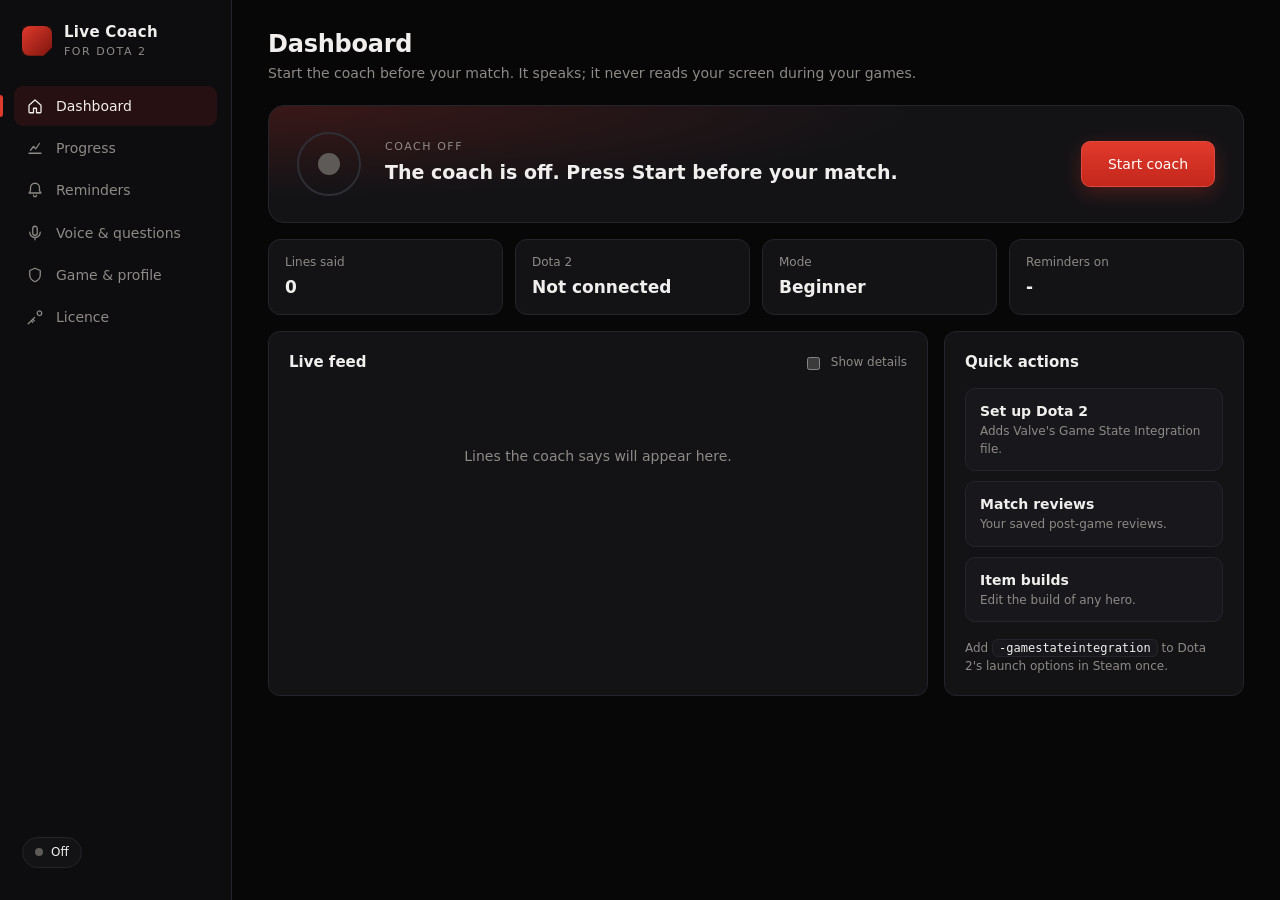
==== commit e9bcc551: "App: switch to Experienced mode once the entered MMR is Ancient or higher A player who enters 3850+ " ====
--- a/coach/ui/index.html
+++ b/coach/ui/index.html
@@ -16,7 +16,6 @@
     <nav>
       <button class="nav active" data-page="home"><svg viewBox="0 0 24 24"><path d="M4 11l8-7 8 7v9a1 1 0 0 1-1 1h-5v-6h-4v6H5a1 1 0 0 1-1-1z"/></svg>Dashboard</button>
       <button class="nav" data-page="progress"><svg viewBox="0 0 24 24"><path d="M4 19h16M6 15l4-5 3 3 5-7"/></svg>Progress</button>
-      <button class="nav" id="nav-replay" title="Opens its own window"><svg viewBox="0 0 24 24"><path d="M4 5h16v12H4zM10 9v4l3.5-2zM8 21h8"/></svg>Replay review</button>
       <button class="nav" data-page="reminders"><svg viewBox="0 0 24 24"><path d="M12 3a6 6 0 0 0-6 6v4l-2 3h16l-2-3V9a6 6 0 0 0-6-6zM10 19a2 2 0 0 0 4 0"/></svg>Reminders</button>
       <button class="nav" data-page="voice"><svg viewBox="0 0 24 24"><path d="M12 3a3 3 0 0 0-3 3v6a3 3 0 0 0 6 0V6a3 3 0 0 0-3-3zM5 11a7 7 0 0 0 14 0M12 18v3"/></svg>Voice &amp; questions</button>
       <button class="nav" data-page="game"><svg viewBox="0 0 24 24"><path d="M12 3l7 3v6c0 4.5-3 7.5-7 9-4-1.5-7-4.5-7-9V6z"/></svg>Game &amp; profile</button>
@@ -32,7 +31,7 @@
     <!-- Dashboard -->
     <section class="page active" id="page-home">
       <header class="page-head">
-        <div><h1>Dashboard</h1><p class="muted">Start the coach before your match. It speaks; it never reads your screen.</p></div>
+        <div><h1>Dashboard</h1><p class="muted">Start the coach before your match. It speaks; it never reads your screen during your games.</p></div>
       </header>
       <div class="banner" id="mmr-banner" hidden>
         <div><b>What's your MMR now?</b> <span class="muted" id="mmr-banner-text">Keep it up to date so the coach compares you with players of your rank.</span></div>
@@ -64,7 +63,6 @@
           <h2>Quick actions</h2>
           <button class="action" id="a-setup"><b>Set up Dota 2</b><span>Adds Valve's Game State Integration file.</span></button>
           <button class="action" id="a-reviews"><b>Match reviews</b><span>Your saved post-game reviews.</span></button>
-          <button class="action" id="a-replay"><b>Replay review</b><span>Watch a replay and get advice on your decisions.</span></button>
           <button class="action" id="a-builds"><b>Item builds</b><span>Edit the build of any hero.</span></button>
           <div class="note">Add <code>-gamestateintegration</code> to Dota 2's launch options in Steam once.</div>
         </div>
@@ -177,6 +175,7 @@
   </div>
 </div>
 <div class="toast" id="toast"></div>
+<script src="i18n.js"></script>
 <script src="app.js"></script>
 </body>
 </html>
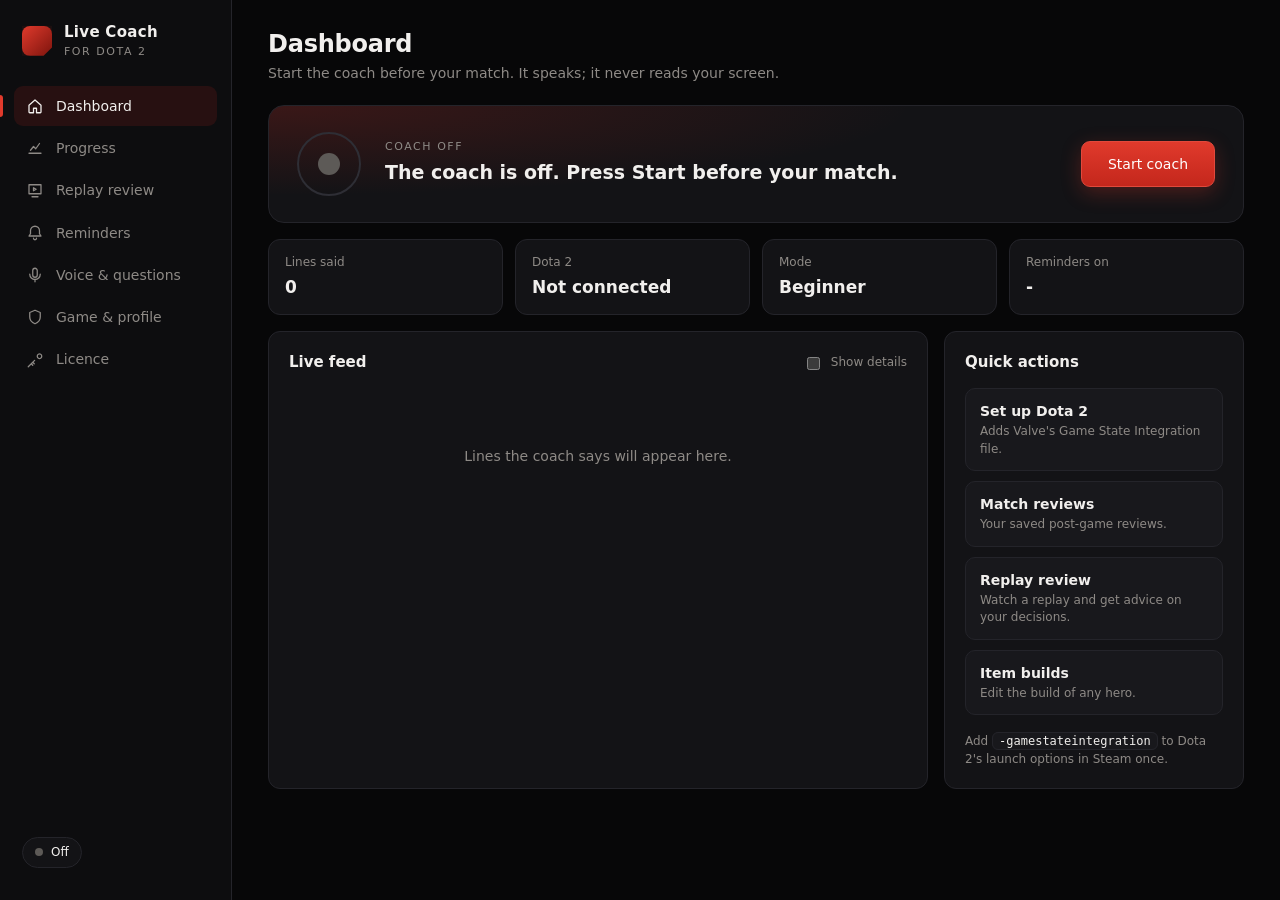
==== commit 85588ee2: "Merge pull request #97 from castienec-star/claude/project-thread-chk5tw Replay review: coach your ow" ====
--- a/coach/ui/index.html
+++ b/coach/ui/index.html
@@ -16,6 +16,7 @@
     <nav>
       <button class="nav active" data-page="home"><svg viewBox="0 0 24 24"><path d="M4 11l8-7 8 7v9a1 1 0 0 1-1 1h-5v-6h-4v6H5a1 1 0 0 1-1-1z"/></svg>Dashboard</button>
       <button class="nav" data-page="progress"><svg viewBox="0 0 24 24"><path d="M4 19h16M6 15l4-5 3 3 5-7"/></svg>Progress</button>
+      <button class="nav" id="nav-replay" title="Opens its own window"><svg viewBox="0 0 24 24"><path d="M4 5h16v12H4zM10 9v4l3.5-2zM8 21h8"/></svg>Replay review</button>
       <button class="nav" data-page="reminders"><svg viewBox="0 0 24 24"><path d="M12 3a6 6 0 0 0-6 6v4l-2 3h16l-2-3V9a6 6 0 0 0-6-6zM10 19a2 2 0 0 0 4 0"/></svg>Reminders</button>
       <button class="nav" data-page="voice"><svg viewBox="0 0 24 24"><path d="M12 3a3 3 0 0 0-3 3v6a3 3 0 0 0 6 0V6a3 3 0 0 0-3-3zM5 11a7 7 0 0 0 14 0M12 18v3"/></svg>Voice &amp; questions</button>
       <button class="nav" data-page="game"><svg viewBox="0 0 24 24"><path d="M12 3l7 3v6c0 4.5-3 7.5-7 9-4-1.5-7-4.5-7-9V6z"/></svg>Game &amp; profile</button>
@@ -31,7 +32,7 @@
     <!-- Dashboard -->
     <section class="page active" id="page-home">
       <header class="page-head">
-        <div><h1>Dashboard</h1><p class="muted">Start the coach before your match. It speaks; it never reads your screen during your games.</p></div>
+        <div><h1>Dashboard</h1><p class="muted">Start the coach before your match. It speaks; it never reads your screen.</p></div>
       </header>
       <div class="banner" id="mmr-banner" hidden>
         <div><b>What's your MMR now?</b> <span class="muted" id="mmr-banner-text">Keep it up to date so the coach compares you with players of your rank.</span></div>
@@ -63,6 +64,7 @@
           <h2>Quick actions</h2>
           <button class="action" id="a-setup"><b>Set up Dota 2</b><span>Adds Valve's Game State Integration file.</span></button>
           <button class="action" id="a-reviews"><b>Match reviews</b><span>Your saved post-game reviews.</span></button>
+          <button class="action" id="a-replay"><b>Replay review</b><span>Watch a replay and get advice on your decisions.</span></button>
           <button class="action" id="a-builds"><b>Item builds</b><span>Edit the build of any hero.</span></button>
           <div class="note">Add <code>-gamestateintegration</code> to Dota 2's launch options in Steam once.</div>
         </div>
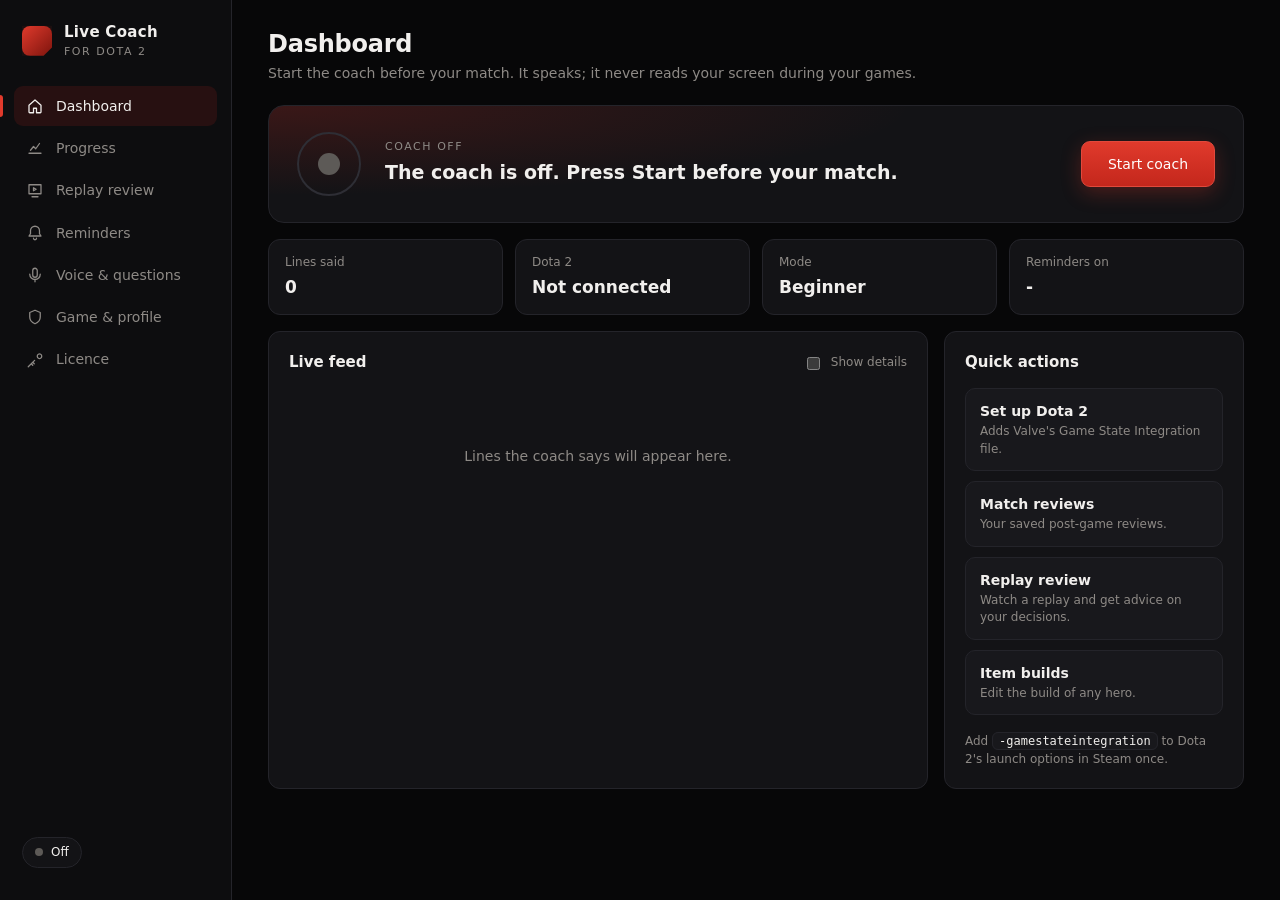
==== commit 5f04ae38: "Merge pull request #98 from castienec-star/claude/project-thread-y0dv7m App: switch to Experienced m" ====
--- a/coach/ui/index.html
+++ b/coach/ui/index.html
@@ -32,7 +32,7 @@
     <!-- Dashboard -->
     <section class="page active" id="page-home">
       <header class="page-head">
-        <div><h1>Dashboard</h1><p class="muted">Start the coach before your match. It speaks; it never reads your screen.</p></div>
+        <div><h1>Dashboard</h1><p class="muted">Start the coach before your match. It speaks; it never reads your screen during your games.</p></div>
       </header>
       <div class="banner" id="mmr-banner" hidden>
         <div><b>What's your MMR now?</b> <span class="muted" id="mmr-banner-text">Keep it up to date so the coach compares you with players of your rank.</span></div>
